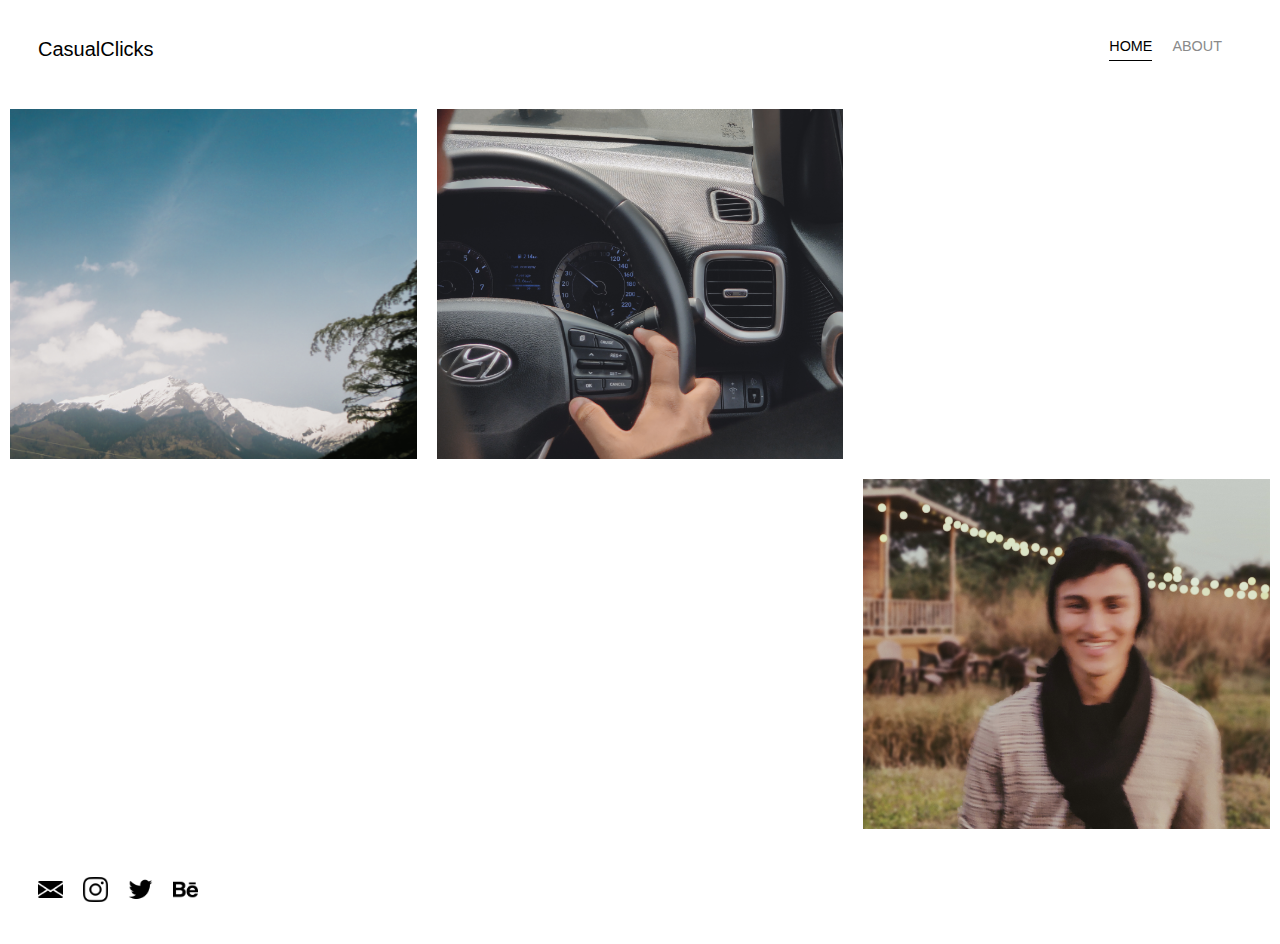
==== index.html @ e5e2a4cc "first commit" ====
<!DOCTYPE html>
<html>
<head>
	<meta charset="utf-8" />
	<title>CasualClicks</title>
	<link rel="stylesheet" type="text/css" href="style.css">
</head>
<body>
	<div class="container">
<!--Nav-->		
		<div class="nav-wrapper">
			<div class="left-side">
				<div class="brand">
					<div>CasualClicks</div>
				</div>
			</div>

			<div class="right-side">
				<div class="nav-link active-nav-link">
					<a href="index.html">Home</a>
				</div>
				<div class="nav-link">
					<a href="about.html">About</a>
				</div>
			</div>
		</div>
<!--Main Content-->
		<div class="content-wrapper">
			<div class="portfolio-items-wrapper">

				<div class="portfolio-item-wrapper">
					 <div class="portfolio-img-background" style="background-image:url(images/20160420-DSC04708.jpg)"></div>

					 <div class="img-text-wrapper">
					 	<div class="logo-wrapper">
					 	</div>

					 	<div class="subtitle">Himachal Pradesh, 2019.</div>
					 </div>
				</div>

				<div class="portfolio-item-wrapper">
					 <div class="portfolio-img-background" style="background-image:url(images/20200923-IMG_20200923_134544.jpg)"></div>

					 <div class="img-text-wrapper">
					 	<div class="logo-wrapper">
					 	</div>

					 	<div class="subtitle">Automotive</div>
					 </div>
				</div>

				<div class="portfolio-item-wrapper">
					 <div class="portfolio-img-background" style="background-image:url(images/20200923-IMG_20200923_143658.jpg)"></div>

					 <div class="img-text-wrapper">
					 	<div class="logo-wrapper">
					 	</div>

					 	<div class="subtitle">Visvesvaraya National Institute of Technology.</div>
					 </div>
				</div>

				<div class="portfolio-item-wrapper">
					 <div class="portfolio-img-background" style="background-image:url(images/20200730-IMG_20200730_155928.jpg)"></div>

					 <div class="img-text-wrapper">
					 	<div class="logo-wrapper">
					 	</div>

					 	<div class="subtitle">Vaastu Pooja, 2020.</div>
					 </div>
				</div>

				<div class="portfolio-item-wrapper">
					 <div class="portfolio-img-background" style="background-image:url(images/jhilpi1.jpg)"></div>

					 <div class="img-text-wrapper">
					 	<div class="logo-wrapper">
					 	</div>

					 	<div class="subtitle">Jhilpi Lake, 2020.</div>
					 </div>
				</div>

				<div class="portfolio-item-wrapper">
					 <div class="portfolio-img-background" style="background-image:url(images/karhandla1.jpeg)"></div>

					 <div class="img-text-wrapper">
					 	<div class="logo-wrapper">
					 	</div>

					 	<div class="subtitle">Karhandla, 2020.</div>
					 </div>
				</div>
			</div>
		</div>

<!--Footer-->
		<div class="footer-wrapper">
			<div class="footer-link">
				<a href="mailto:casualclicks20@gmail.com"><img src="logos/email.png" height="25px"></a>
			</div>
			<div class="footer-link">
				<a href="https://www.instagram.com/casualclicks20/"><img src="logos/instagram.png" height="25px"></a>
			</div>
			<div class="footer-link">
				<a href="https://twitter.com/casualclicks20"><img src="logos/twitter1.png" height="25px"></a>
			</div>
			<div class="footer-link">
				<a href="https://www.behance.net/parasbansal20"><img src="logos/behance.png" height="25px"></a>
			</div>
		</div>
	</div>

</body>
<!--Javascript for hovering to make bg darker action-->
<script >
	const portfolioItems = document.querySelectorAll('.portfolio-item-wrapper');

	portfolioItems.forEach(portfolioItem =>{
		portfolioItem.addEventListener('mouseover', () =>{
			portfolioItem.childNodes[1].classList.add('img-darken');
		})

		portfolioItem.addEventListener('mouseout', () =>{
			portfolioItem.childNodes[1].classList.remove('img-darken');
		})
	})
</script>
</html>
---- style.css ----
/*Master Styler*/
body{
	margin: 0px;
	font-family: "Lato", sans-serif;
}

/*Nav Styles*/
.brand{
	font-size: 20px;
}
.nav-wrapper{
	display: flex;
	justify-content: space-between;
	padding: 38px;
}

.right-side{
	display: flex;
}

.nav-wrapper > .right-side > div {
	margin-right: 20px;
	text-transform: uppercase;
	font-size: 0.9em;
}


.nav-link{
	height: 22px;
	border-bottom: 1px solid transparent;
	transition: border-bottom 0.5s;
}

.nav-link a{
	color:#8a8a8a;
	text-decoration: none;
	transition: color 0.5s;
}

.nav-link:hover{
	border-bottom: 1px solid black;
}

.nav-link a:hover{
	color: black;
}

.active-nav-link{
	border-bottom: 1px solid black;
}

.active-nav-link a{
	color: black;
}

/*Portfolio Styles*/

.portfolio-items-wrapper{
	display: grid;
	grid-template-columns: 1fr 1fr 1fr;
}

.portfolio-item-wrapper{
	position: relative;
}

.portfolio-img-background {
	height: 350px;
	background-size: cover;
	background-position: center;
	background-repeat: no-repeat;
	margin: 10px;
}

.img-text-wrapper{
	position: absolute;
	top: 0;
	display: flex;
	flex-direction: column;
	justify-content: center;
	align-items: center;
	height: 100%;
	text-align: center;
	padding-left: 100px;
	padding-right: 100px;
}

.img-text-wrapper .subtitle{
	transition: 1s;
	color: transparent;
	font-weight: 600;
}

.img-text-wrapper:hover .subtitle{
	font-weight: 600;
	color: white;
}

.img-darken{
	transition: 1s;
	filter: brightness(50%);
}

/*about page*/
.two-column-wrapper{
	display: grid;
	grid-template-columns: 1fr 1fr 1fr;
}

.profile-image-wrapper img{
	padding: 20px;
	height: 300px;
	}

.profile-content-wrapper{
	padding: 30px;
	color: grey;
}
.profile-content-wrapper h4{
	color: black;
}

/*Footer*/
.footer-wrapper{
	display: flex;
	padding: 38px;
}

.footer-link{
	margin-right: 20px;
}
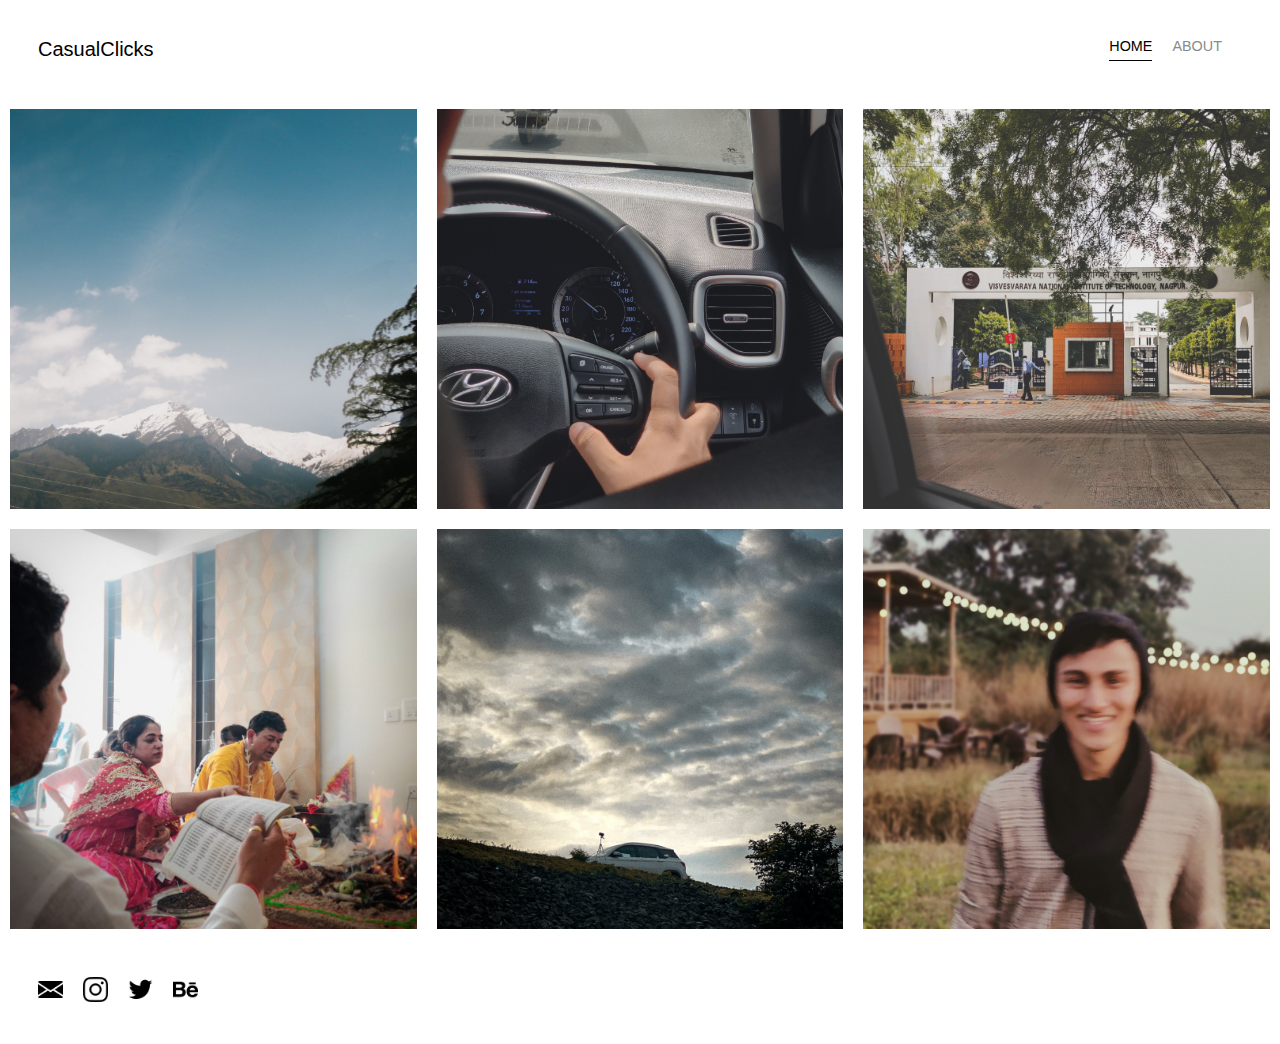
==== commit 53538853: "Updated. Made responsive added icon and reduced image sizes" ====
--- a/index.html
+++ b/index.html
@@ -3,6 +3,7 @@
 <head>
 	<meta charset="utf-8" />
 	<title>CasualClicks</title>
+	<link rel="icon" type="image" href="images/5.jpg">
 	<link rel="stylesheet" type="text/css" href="style.css">
 </head>
 <body>
@@ -29,7 +30,7 @@
 			<div class="portfolio-items-wrapper">
 
 				<div class="portfolio-item-wrapper">
-					 <div class="portfolio-img-background" style="background-image:url(images/20160420-DSC04708.jpg)"></div>
+					 <div class="portfolio-img-background" style="background-image:url(images/9.jpeg)"></div>
 
 					 <div class="img-text-wrapper">
 					 	<div class="logo-wrapper">
@@ -40,7 +41,7 @@
 				</div>
 
 				<div class="portfolio-item-wrapper">
-					 <div class="portfolio-img-background" style="background-image:url(images/20200923-IMG_20200923_134544.jpg)"></div>
+					 <div class="portfolio-img-background" style="background-image:url(images/11.jpeg)"></div>
 
 					 <div class="img-text-wrapper">
 					 	<div class="logo-wrapper">
@@ -51,7 +52,7 @@
 				</div>
 
 				<div class="portfolio-item-wrapper">
-					 <div class="portfolio-img-background" style="background-image:url(images/20200923-IMG_20200923_143658.jpg)"></div>
+					 <div class="portfolio-img-background" style="background-image:url(images/12.jpeg)"></div>
 
 					 <div class="img-text-wrapper">
 					 	<div class="logo-wrapper">
@@ -62,7 +63,7 @@
 				</div>
 
 				<div class="portfolio-item-wrapper">
-					 <div class="portfolio-img-background" style="background-image:url(images/20200730-IMG_20200730_155928.jpg)"></div>
+					 <div class="portfolio-img-background" style="background-image:url(images/10.jpeg)"></div>
 
 					 <div class="img-text-wrapper">
 					 	<div class="logo-wrapper">
@@ -73,7 +74,7 @@
 				</div>
 
 				<div class="portfolio-item-wrapper">
-					 <div class="portfolio-img-background" style="background-image:url(images/jhilpi1.jpg)"></div>
+					 <div class="portfolio-img-background" style="background-image:url(images/7.jpeg)"></div>
 
 					 <div class="img-text-wrapper">
 					 	<div class="logo-wrapper">
@@ -84,7 +85,7 @@
 				</div>
 
 				<div class="portfolio-item-wrapper">
-					 <div class="portfolio-img-background" style="background-image:url(images/karhandla1.jpeg)"></div>
+					 <div class="portfolio-img-background" style="background-image:url(images/8.jpeg)"></div>
 
 					 <div class="img-text-wrapper">
 					 	<div class="logo-wrapper">
--- a/style.css
+++ b/style.css
@@ -65,7 +65,7 @@
 }
 
 .portfolio-img-background {
-	height: 350px;
+	height: 400px;
 	background-size: cover;
 	background-position: center;
 	background-repeat: no-repeat;
@@ -128,4 +128,35 @@
 
 .footer-link{
 	margin-right: 20px;
-}+}
+
+@media only screen and (max-width: 1000px){
+
+	.portfolio-items-wrapper{
+	display: grid;
+	grid-template-columns: 1fr 1fr;
+}
+
+.portfolio-img-background {
+	height: 500px;
+}
+
+@media only screen and (max-width: 768px){
+
+	.portfolio-items-wrapper{
+	display: grid;
+	grid-template-columns: 1fr;
+}
+
+.portfolio-img-background {
+	height: 700px;
+}
+
+
+.two-column-wrapper{
+	display: grid;
+	grid-template-columns: 1fr;
+}
+
+}
+
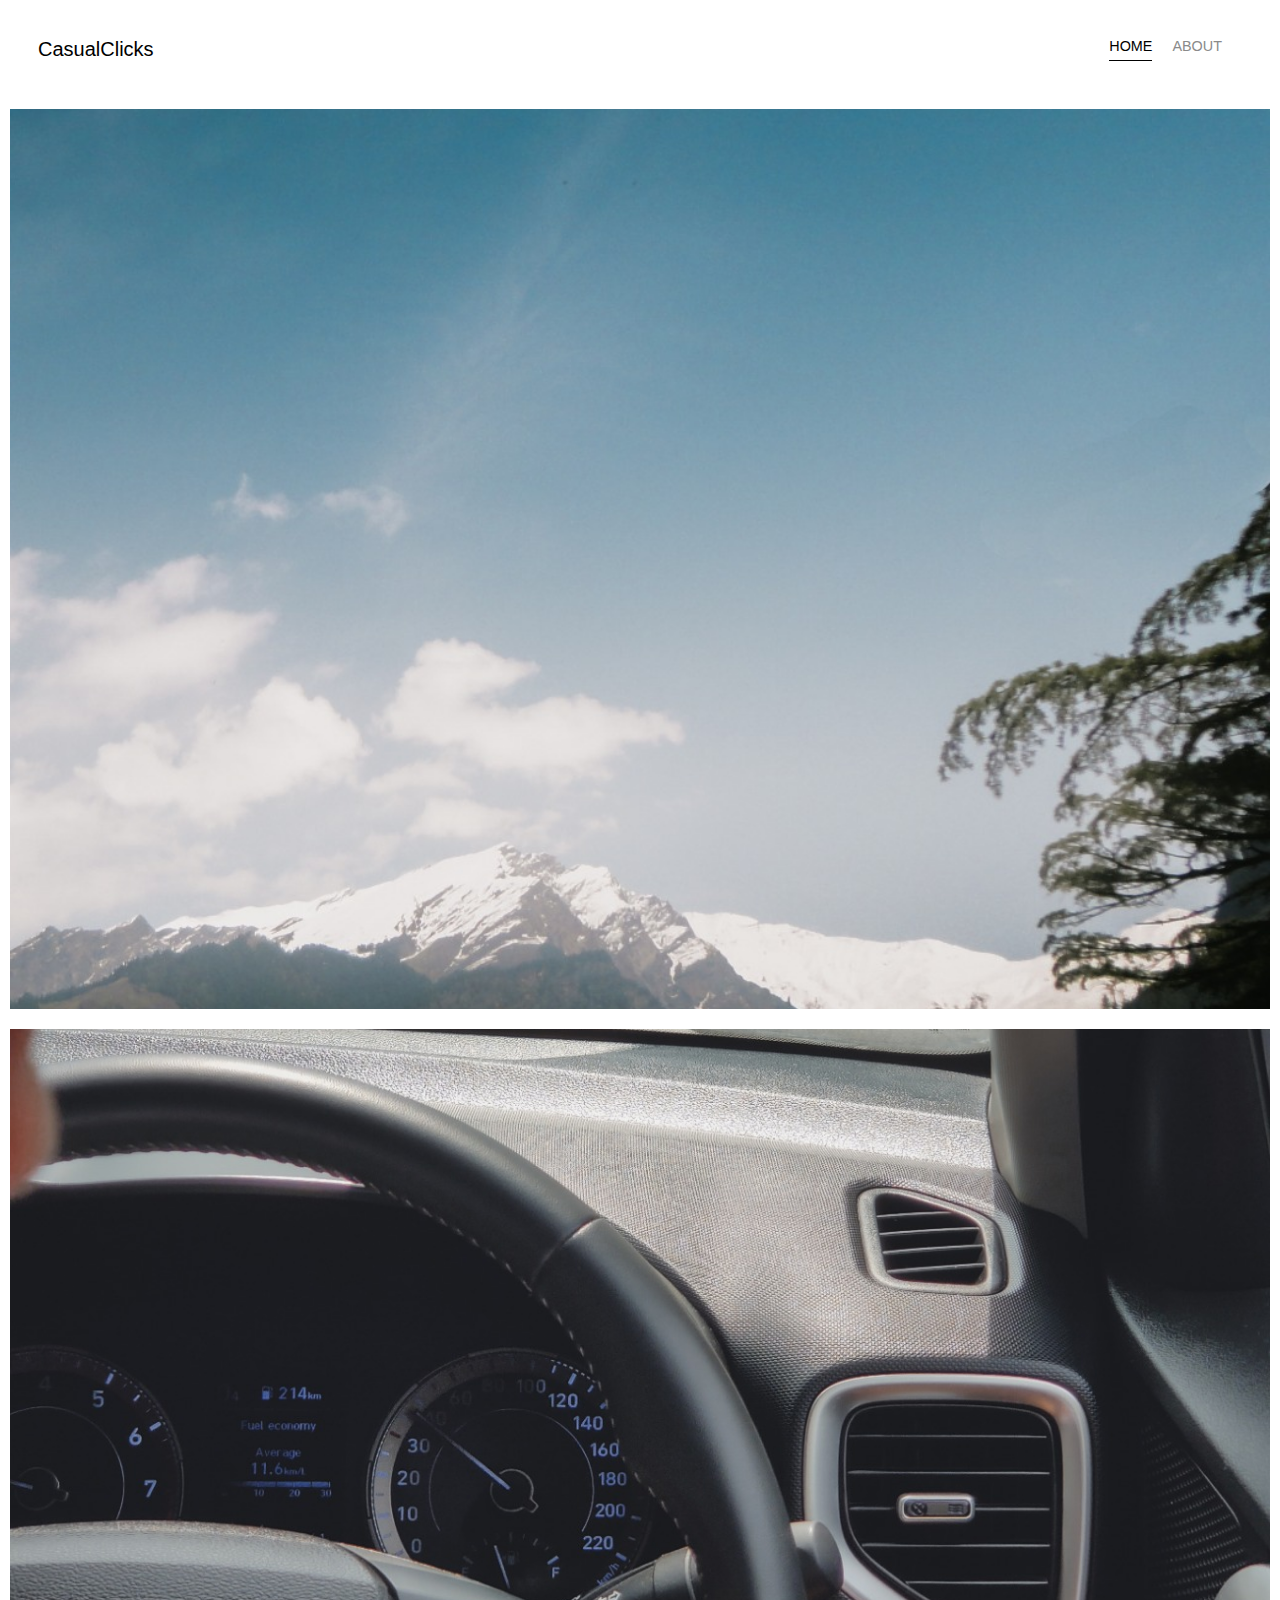
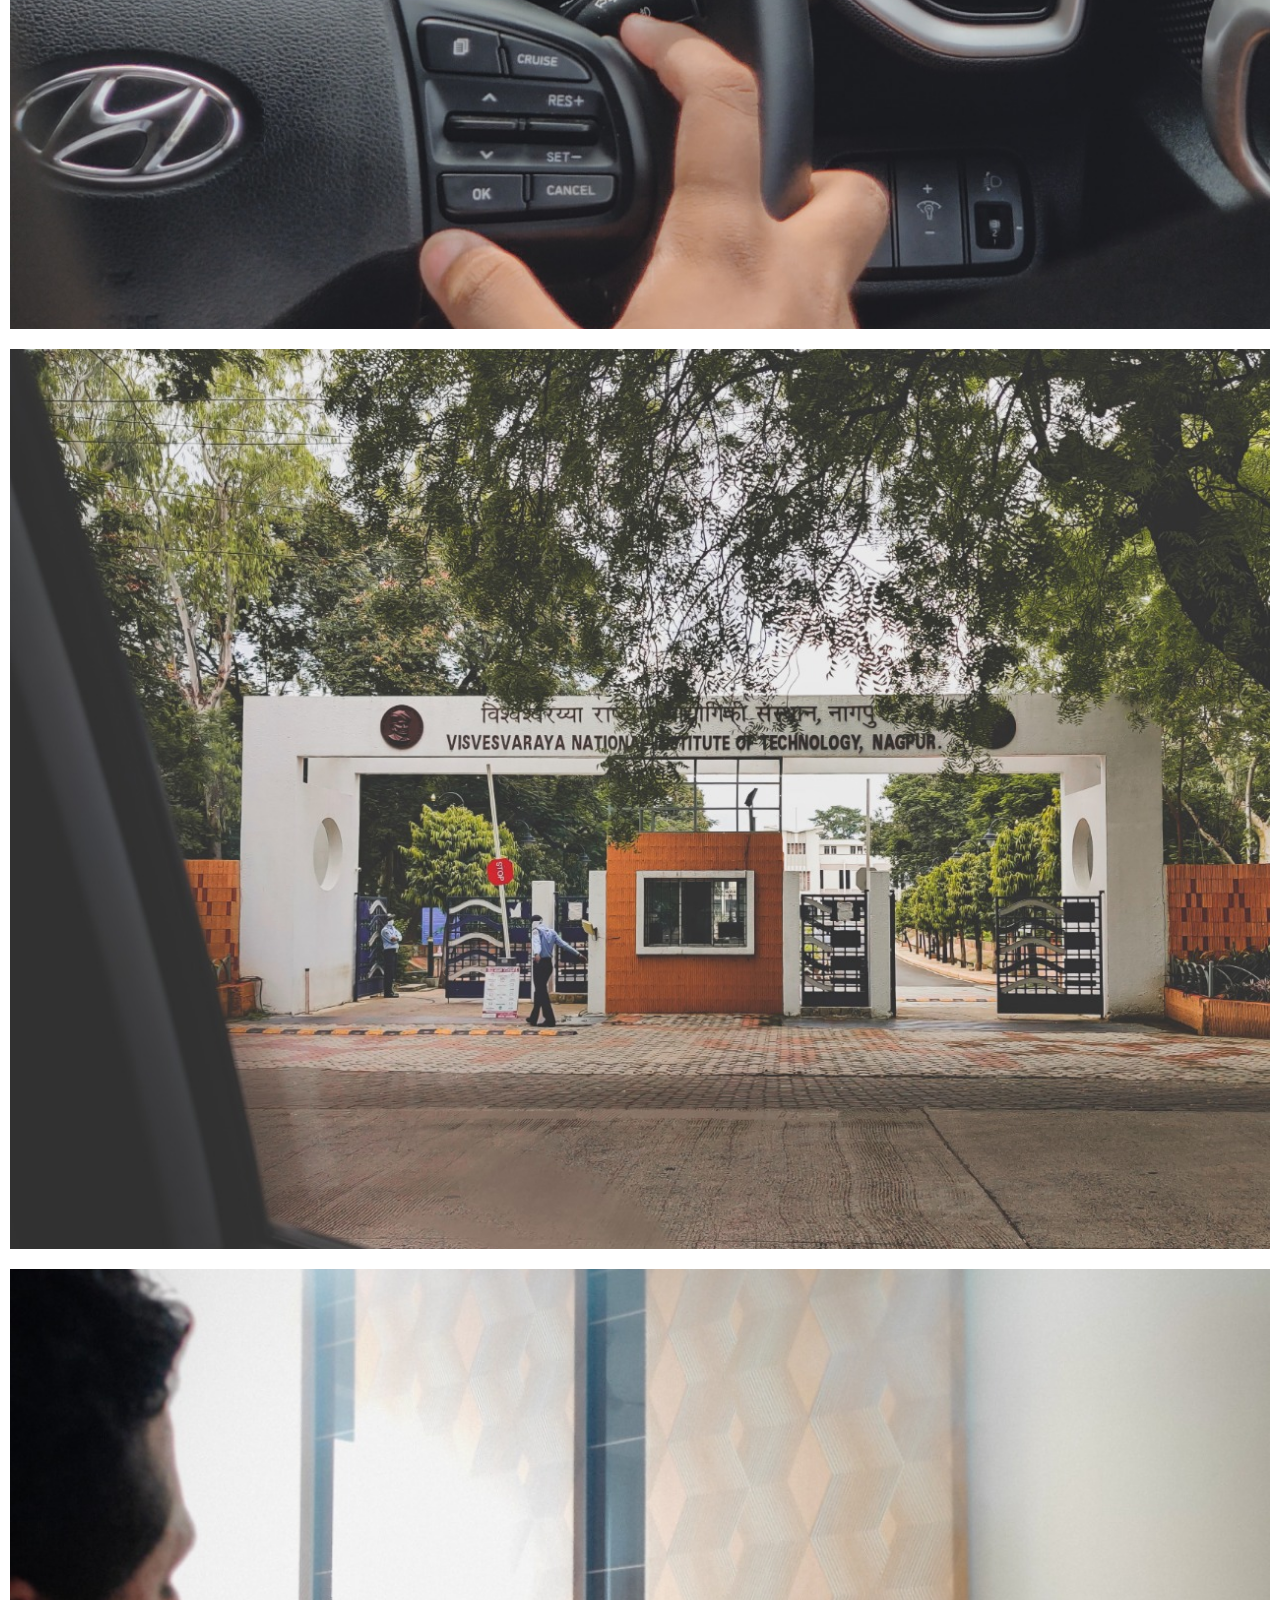
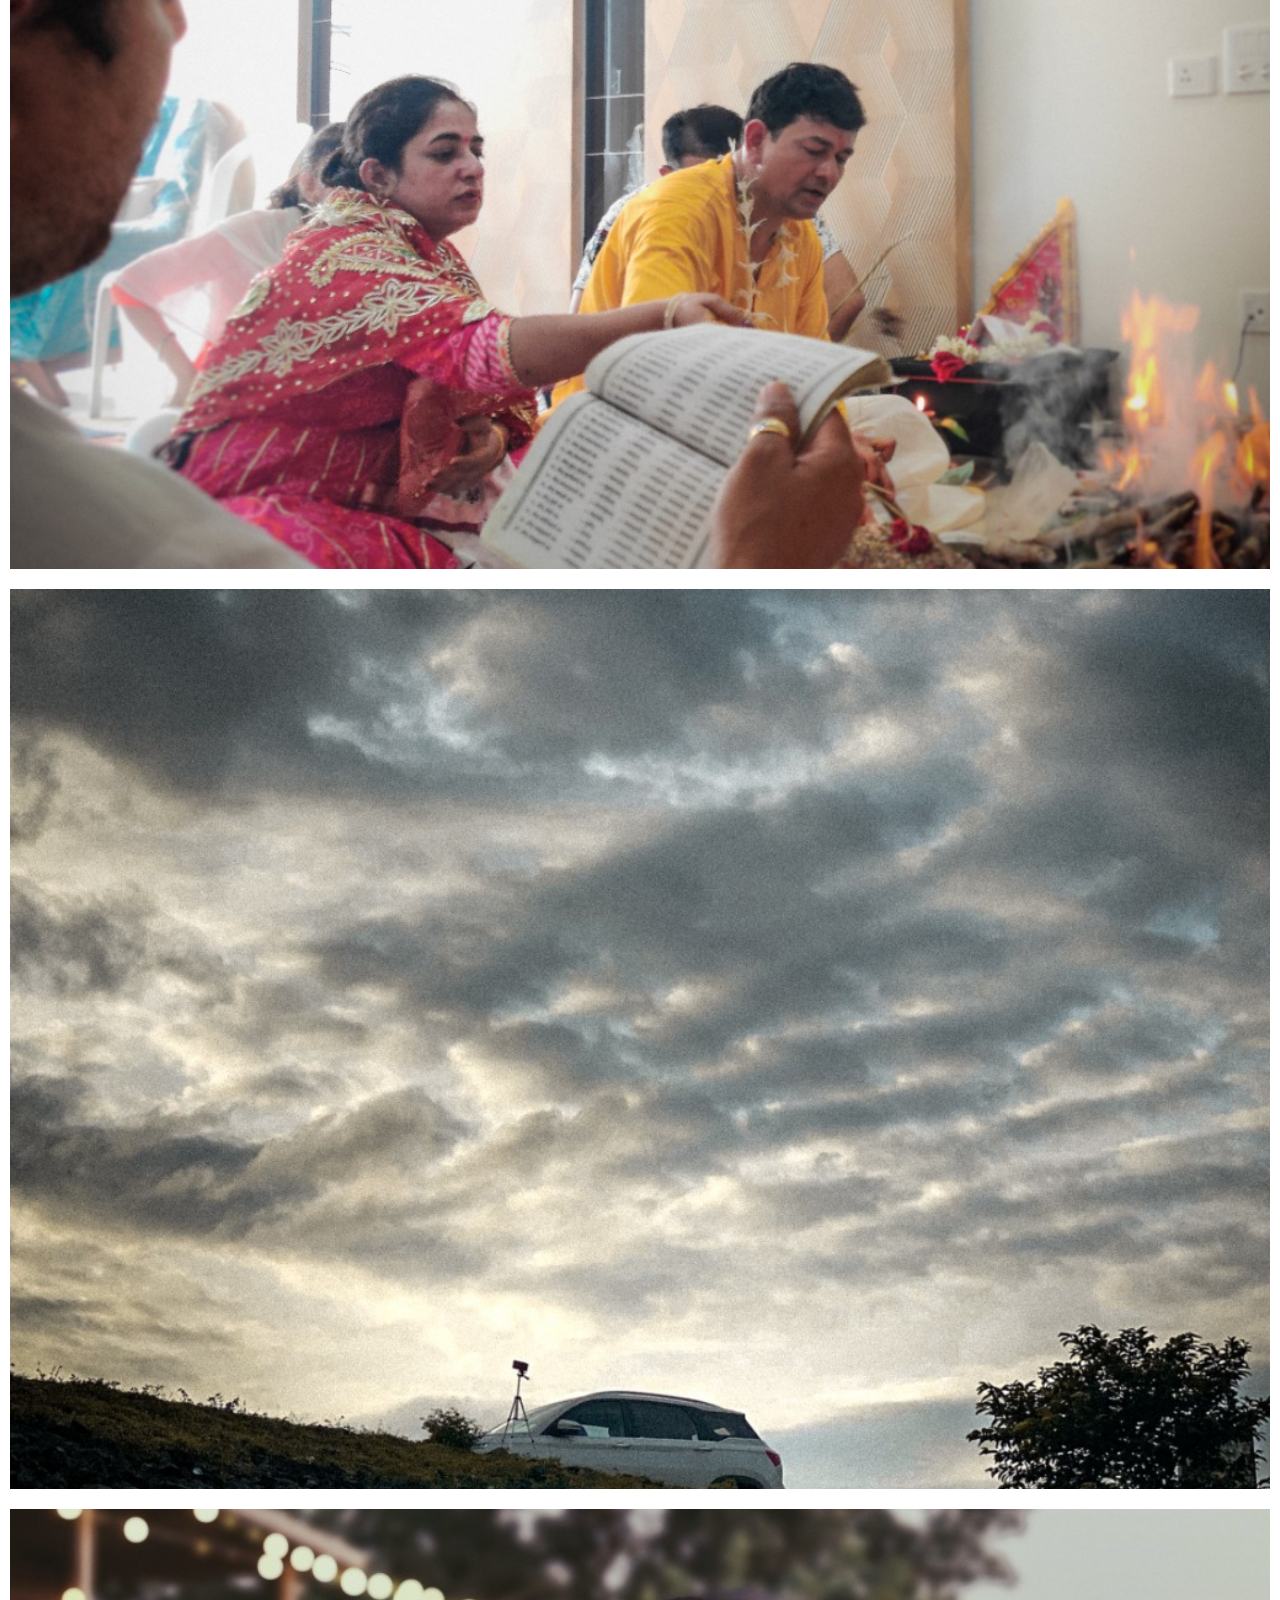
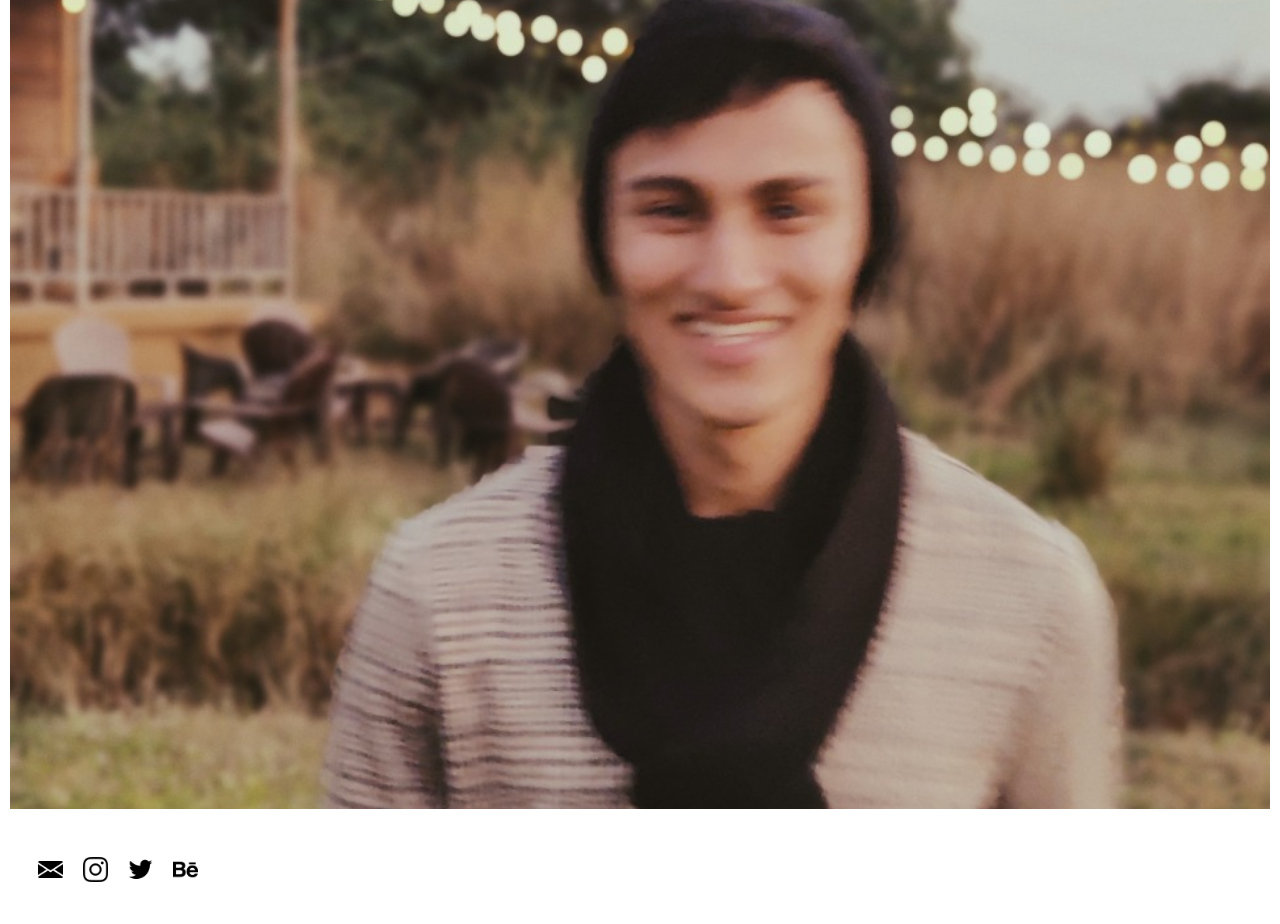
==== commit 25f7fa69: "3 tier responsiveness added" ====
--- a/index.html
+++ b/index.html
@@ -33,9 +33,6 @@
 					 <div class="portfolio-img-background" style="background-image:url(images/9.jpeg)"></div>
 
 					 <div class="img-text-wrapper">
-					 	<div class="logo-wrapper">
-					 	</div>
-
 					 	<div class="subtitle">Himachal Pradesh, 2019.</div>
 					 </div>
 				</div>
@@ -44,9 +41,6 @@
 					 <div class="portfolio-img-background" style="background-image:url(images/11.jpeg)"></div>
 
 					 <div class="img-text-wrapper">
-					 	<div class="logo-wrapper">
-					 	</div>
-
 					 	<div class="subtitle">Automotive</div>
 					 </div>
 				</div>
@@ -55,9 +49,6 @@
 					 <div class="portfolio-img-background" style="background-image:url(images/12.jpeg)"></div>
 
 					 <div class="img-text-wrapper">
-					 	<div class="logo-wrapper">
-					 	</div>
-
 					 	<div class="subtitle">Visvesvaraya National Institute of Technology.</div>
 					 </div>
 				</div>
@@ -66,9 +57,6 @@
 					 <div class="portfolio-img-background" style="background-image:url(images/10.jpeg)"></div>
 
 					 <div class="img-text-wrapper">
-					 	<div class="logo-wrapper">
-					 	</div>
-
 					 	<div class="subtitle">Vaastu Pooja, 2020.</div>
 					 </div>
 				</div>
@@ -77,9 +65,6 @@
 					 <div class="portfolio-img-background" style="background-image:url(images/7.jpeg)"></div>
 
 					 <div class="img-text-wrapper">
-					 	<div class="logo-wrapper">
-					 	</div>
-
 					 	<div class="subtitle">Jhilpi Lake, 2020.</div>
 					 </div>
 				</div>
@@ -88,9 +73,6 @@
 					 <div class="portfolio-img-background" style="background-image:url(images/8.jpeg)"></div>
 
 					 <div class="img-text-wrapper">
-					 	<div class="logo-wrapper">
-					 	</div>
-
 					 	<div class="subtitle">Karhandla, 2020.</div>
 					 </div>
 				</div>
--- a/style.css
+++ b/style.css
@@ -4,10 +4,17 @@
 	font-family: "Lato", sans-serif;
 }
 
+.container {
+  display: grid;
+  grid-template-columns: 1fr;
+}
+
+
 /*Nav Styles*/
 .brand{
 	font-size: 20px;
 }
+
 .nav-wrapper{
 	display: flex;
 	justify-content: space-between;
@@ -62,6 +69,7 @@
 
 .portfolio-item-wrapper{
 	position: relative;
+		margin: 10px;
 }
 
 .portfolio-img-background {
@@ -69,20 +77,20 @@
 	background-size: cover;
 	background-position: center;
 	background-repeat: no-repeat;
-	margin: 10px;
+	width: 100%;
 }
 
-.img-text-wrapper{
-	position: absolute;
-	top: 0;
-	display: flex;
-	flex-direction: column;
-	justify-content: center;
-	align-items: center;
-	height: 100%;
-	text-align: center;
-	padding-left: 100px;
-	padding-right: 100px;
+.img-text-wrapper {
+	  position: absolute;
+	  top: 0;
+	  display: flex;
+	  flex-direction: column;
+	  justify-content: center;
+	  align-items: center;
+	  height: 100%;
+	  text-align: center;
+	  padding-left: 100px;
+	  padding-right: 100px;
 }
 
 .img-text-wrapper .subtitle{
@@ -130,7 +138,7 @@
 	margin-right: 20px;
 }
 
-@media only screen and (max-width: 1000px){
+@media only screen and (max-width: 1700px){
 
 	.portfolio-items-wrapper{
 	display: grid;
@@ -141,7 +149,7 @@
 	height: 500px;
 }
 
-@media only screen and (max-width: 768px){
+@media only screen and (max-width: 1400px){
 
 	.portfolio-items-wrapper{
 	display: grid;
@@ -149,7 +157,7 @@
 }
 
 .portfolio-img-background {
-	height: 700px;
+		height: 900px;
 }
 
 
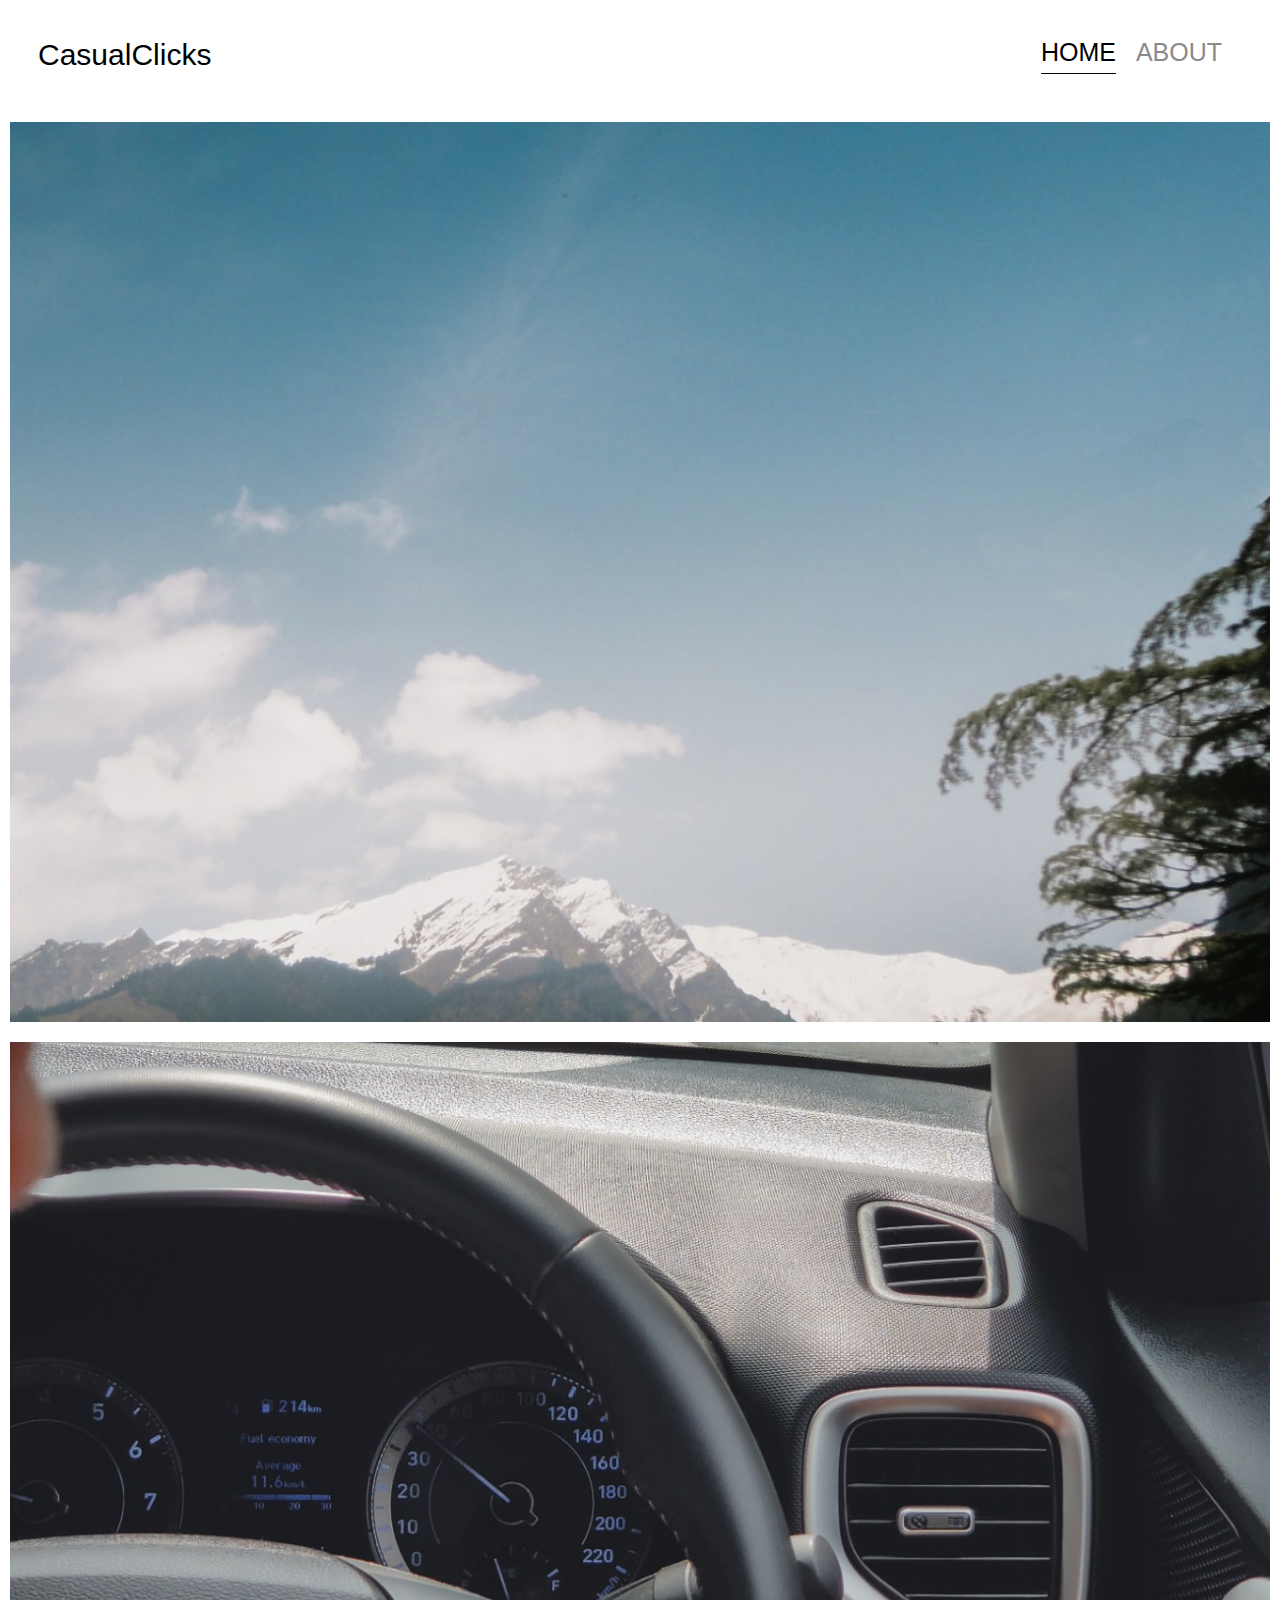
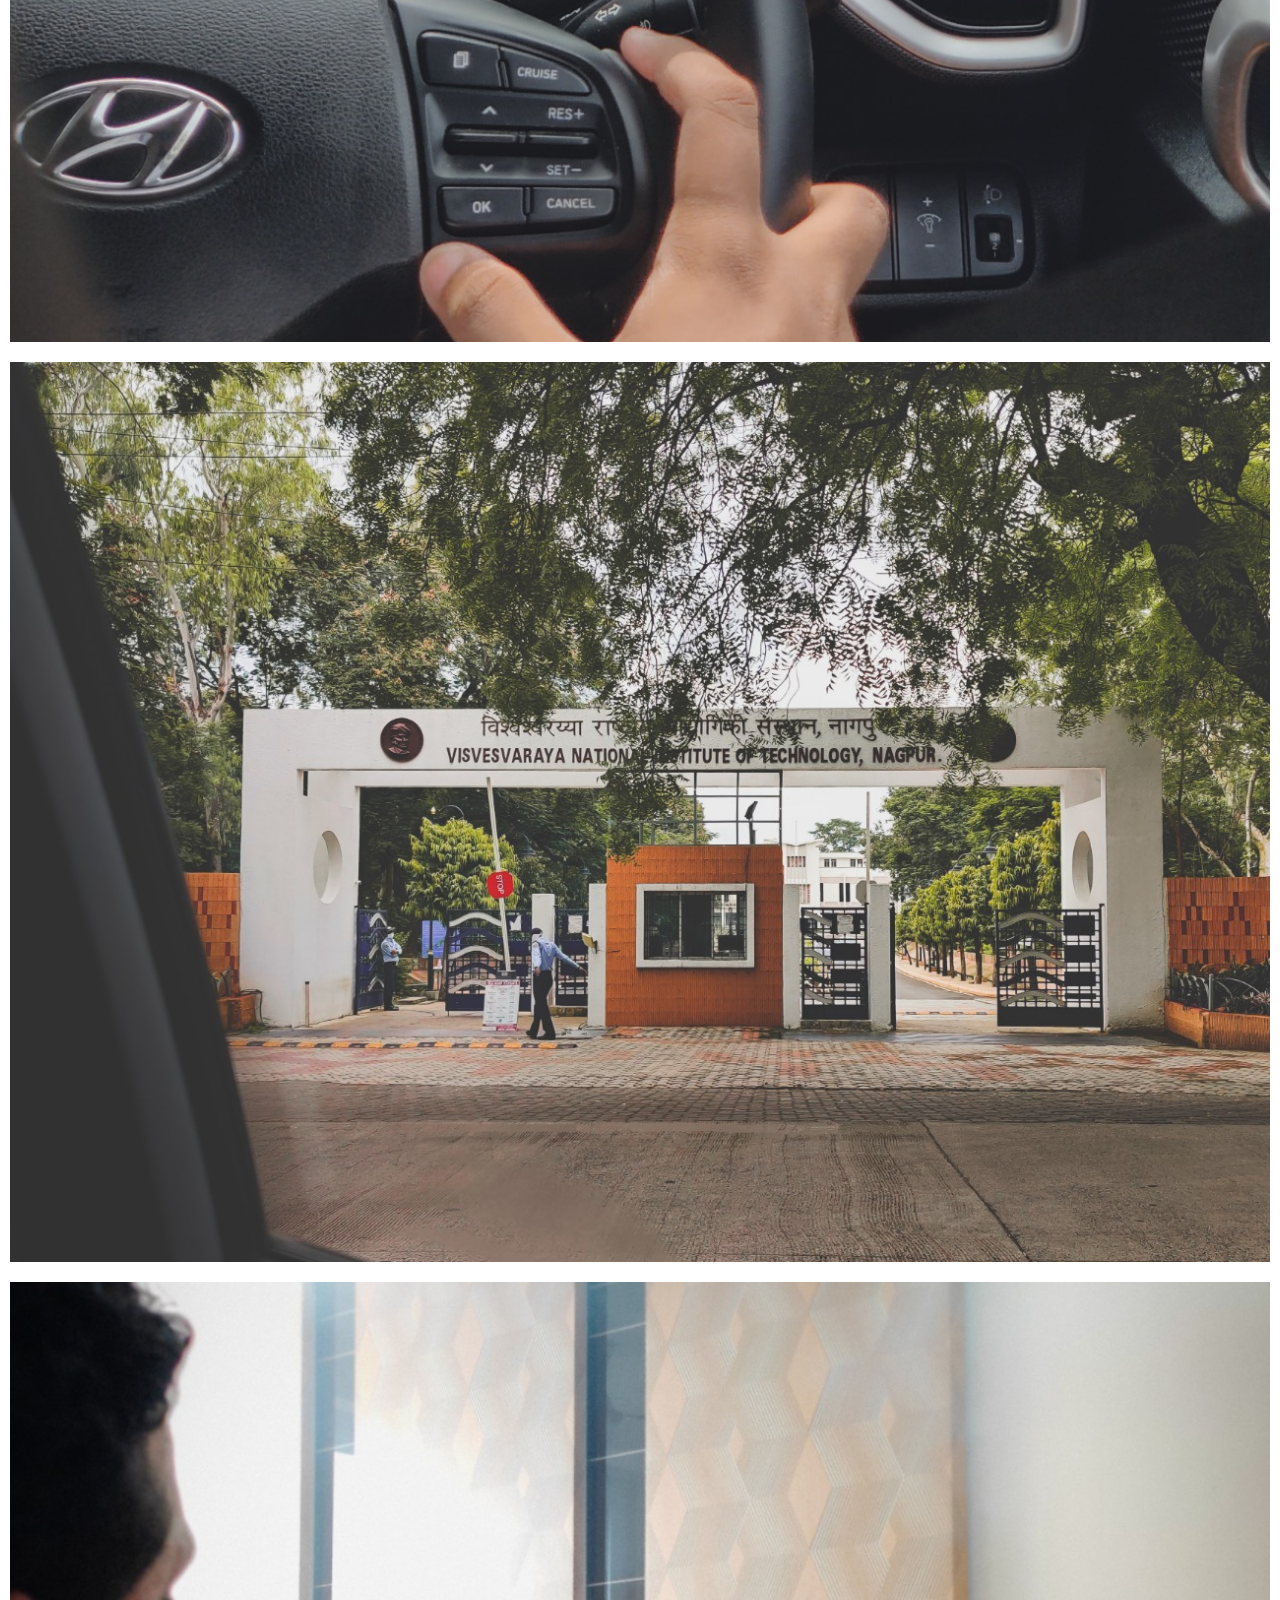
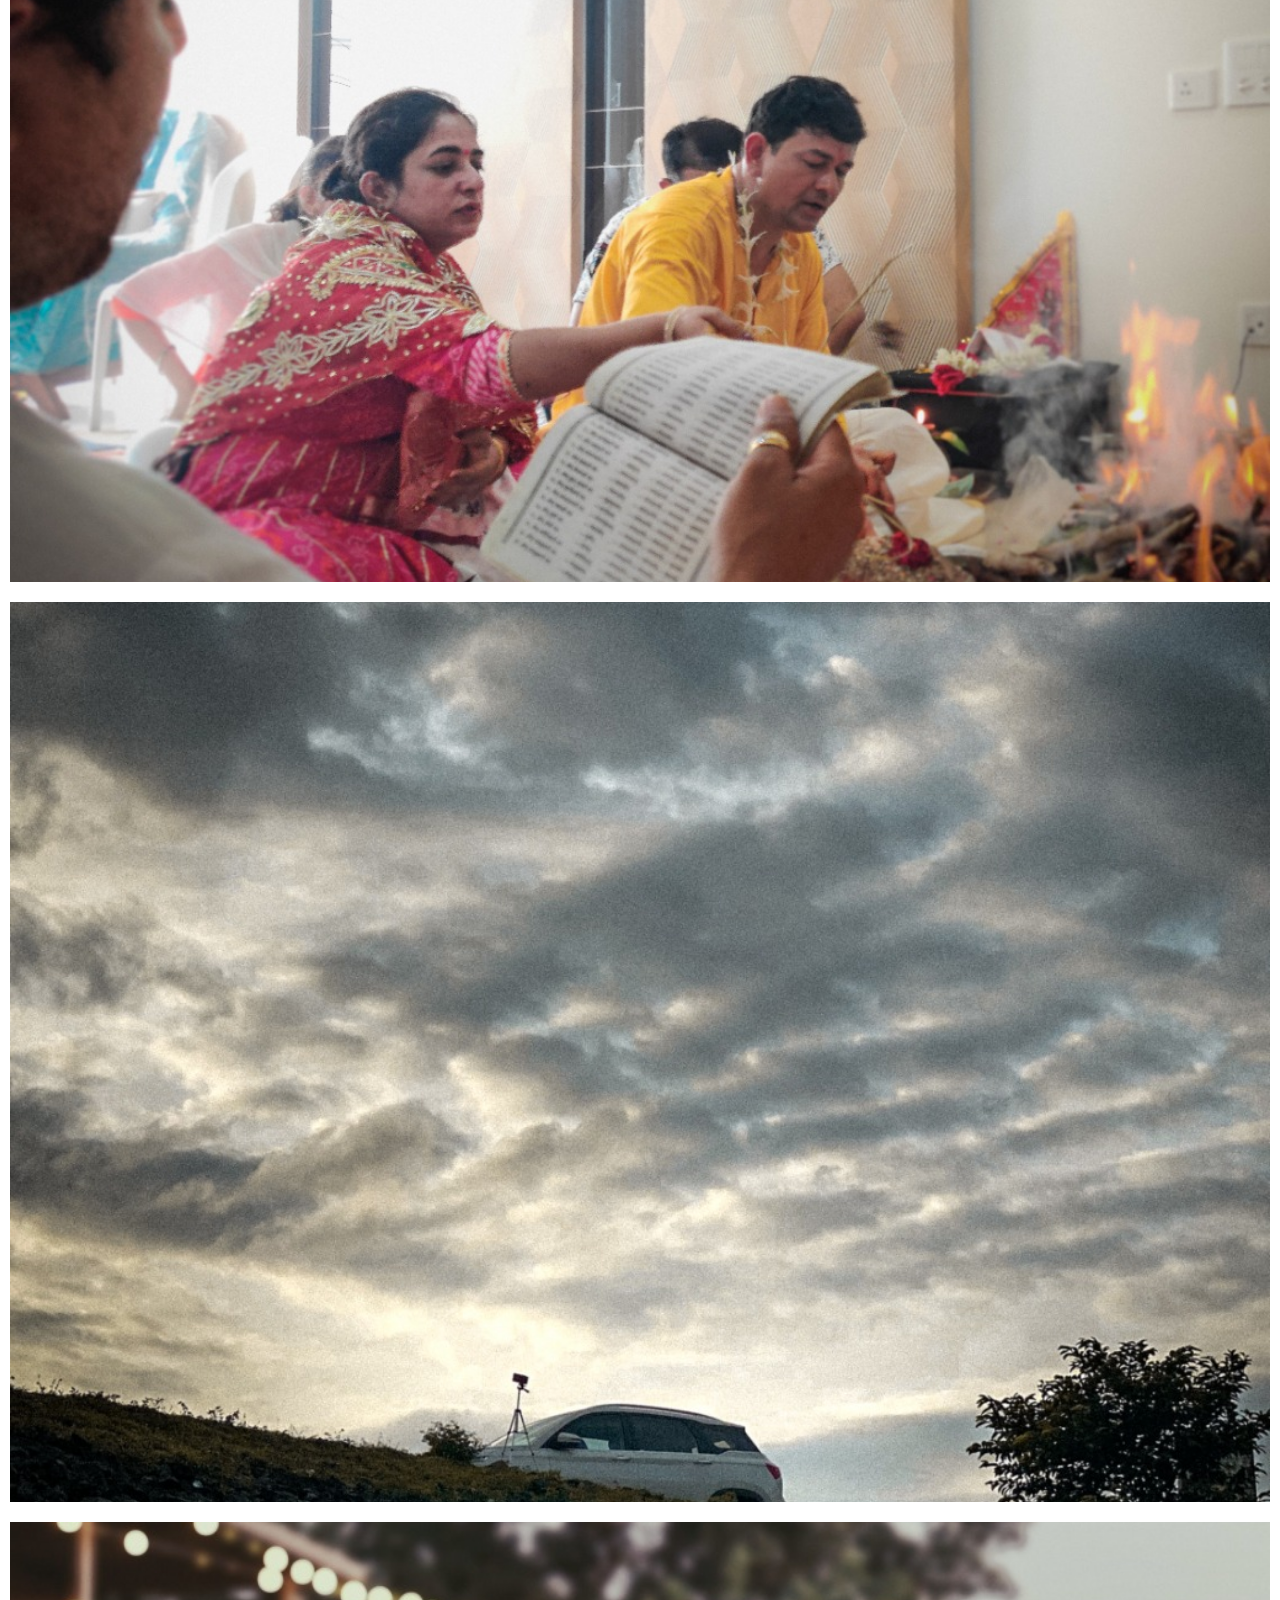
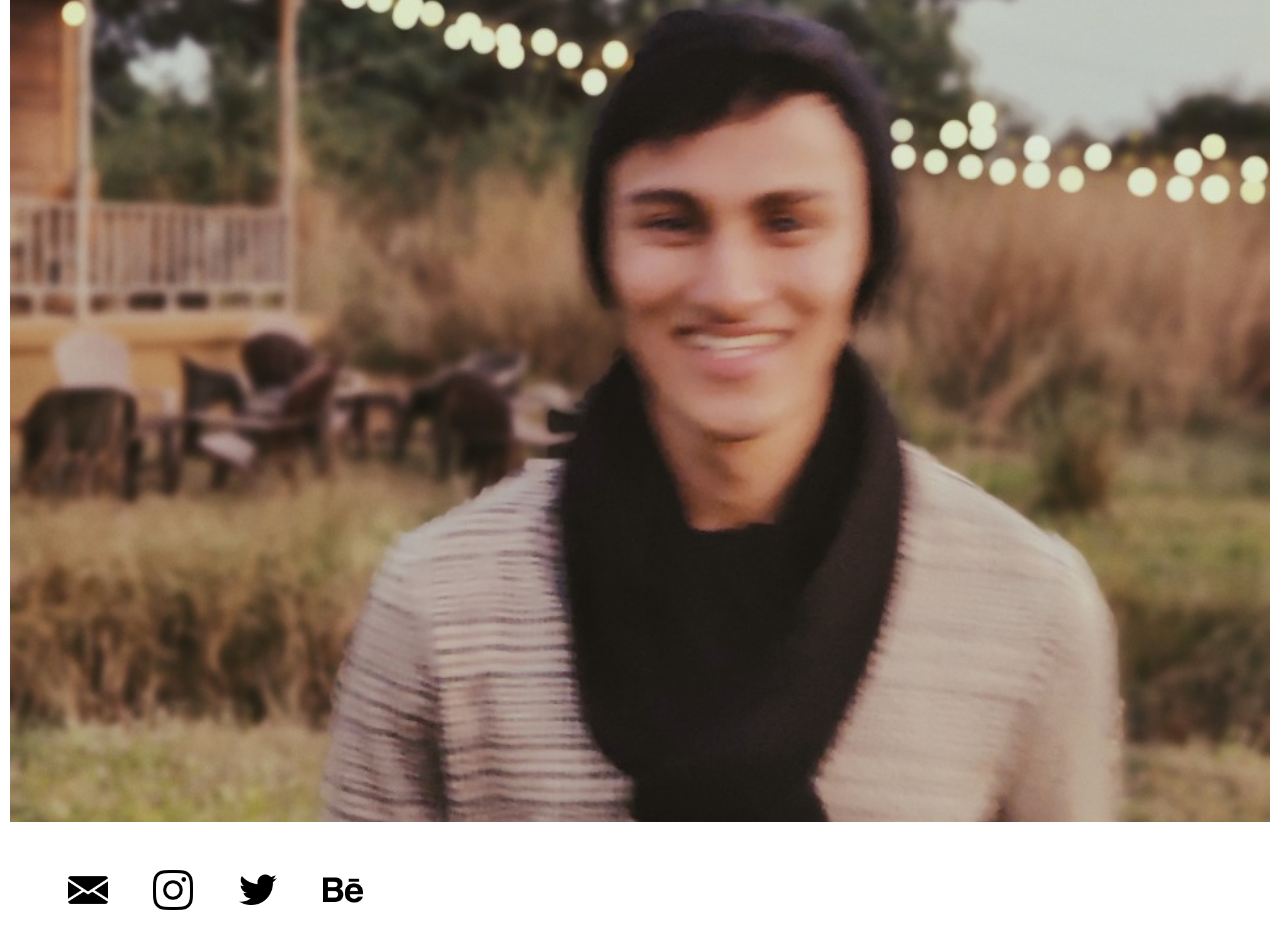
==== commit f7140642: "near-perfect for mobile" ====
--- a/index.html
+++ b/index.html
@@ -33,6 +33,7 @@
 					 <div class="portfolio-img-background" style="background-image:url(images/9.jpeg)"></div>
 
 					 <div class="img-text-wrapper">
+	
 					 	<div class="subtitle">Himachal Pradesh, 2019.</div>
 					 </div>
 				</div>
@@ -41,6 +42,7 @@
 					 <div class="portfolio-img-background" style="background-image:url(images/11.jpeg)"></div>
 
 					 <div class="img-text-wrapper">
+	
 					 	<div class="subtitle">Automotive</div>
 					 </div>
 				</div>
@@ -49,6 +51,7 @@
 					 <div class="portfolio-img-background" style="background-image:url(images/12.jpeg)"></div>
 
 					 <div class="img-text-wrapper">
+	
 					 	<div class="subtitle">Visvesvaraya National Institute of Technology.</div>
 					 </div>
 				</div>
@@ -57,6 +60,7 @@
 					 <div class="portfolio-img-background" style="background-image:url(images/10.jpeg)"></div>
 
 					 <div class="img-text-wrapper">
+	
 					 	<div class="subtitle">Vaastu Pooja, 2020.</div>
 					 </div>
 				</div>
@@ -65,6 +69,7 @@
 					 <div class="portfolio-img-background" style="background-image:url(images/7.jpeg)"></div>
 
 					 <div class="img-text-wrapper">
+	
 					 	<div class="subtitle">Jhilpi Lake, 2020.</div>
 					 </div>
 				</div>
@@ -73,6 +78,7 @@
 					 <div class="portfolio-img-background" style="background-image:url(images/8.jpeg)"></div>
 
 					 <div class="img-text-wrapper">
+	
 					 	<div class="subtitle">Karhandla, 2020.</div>
 					 </div>
 				</div>
--- a/style.css
+++ b/style.css
@@ -132,13 +132,65 @@
 .footer-wrapper{
 	display: flex;
 	padding: 38px;
+	margin-left: 30px;
 }
 
 .footer-link{
 	margin-right: 20px;
 }
 
-@media only screen and (max-width: 1700px){
+
+@media only screen and (max-width: 1400px){
+
+	.brand{
+		font-size: 30px;
+	}
+
+	.nav-wrapper > .right-side > div{
+		font-size: 25px;
+	}
+
+	.nav-link{
+		height: 35px;
+	}
+
+	.portfolio-items-wrapper{
+		display: grid;
+		grid-template-columns: 1fr;
+	}
+
+	.portfolio-img-background {
+		height: 900px;
+	}
+
+	.img-text-wrapper .subtitle{
+		font-size: 50px;
+		font-weight: 300;
+	}
+
+	.img-text-wrapper:hover .subtitle{
+		font-weight: 300;
+	}
+
+	.two-column-wrapper{
+		display: grid;
+		grid-template-columns: 1fr;
+		font-size: 30px;
+	}
+
+	.profile-image-wrapper img{
+		padding: 20px;
+		height: 500px;
+	}
+
+	.footer-link img{
+		height: 40px;
+		margin-right: 25px;
+	}
+}
+
+/*Tablet mode... First finalise mobile mode*/
+/*@media only screen and (max-width: 1700px){
 
 	.portfolio-items-wrapper{
 	display: grid;
@@ -148,23 +200,9 @@
 .portfolio-img-background {
 	height: 500px;
 }
-
-@media only screen and (max-width: 1400px){
-
-	.portfolio-items-wrapper{
+.two-column-wrapper{
 	display: grid;
 	grid-template-columns: 1fr;
 }
 
-.portfolio-img-background {
-		height: 900px;
-}
-
-
-.two-column-wrapper{
-	display: grid;
-	grid-template-columns: 1fr;
-}
-
-}
-
+}*/